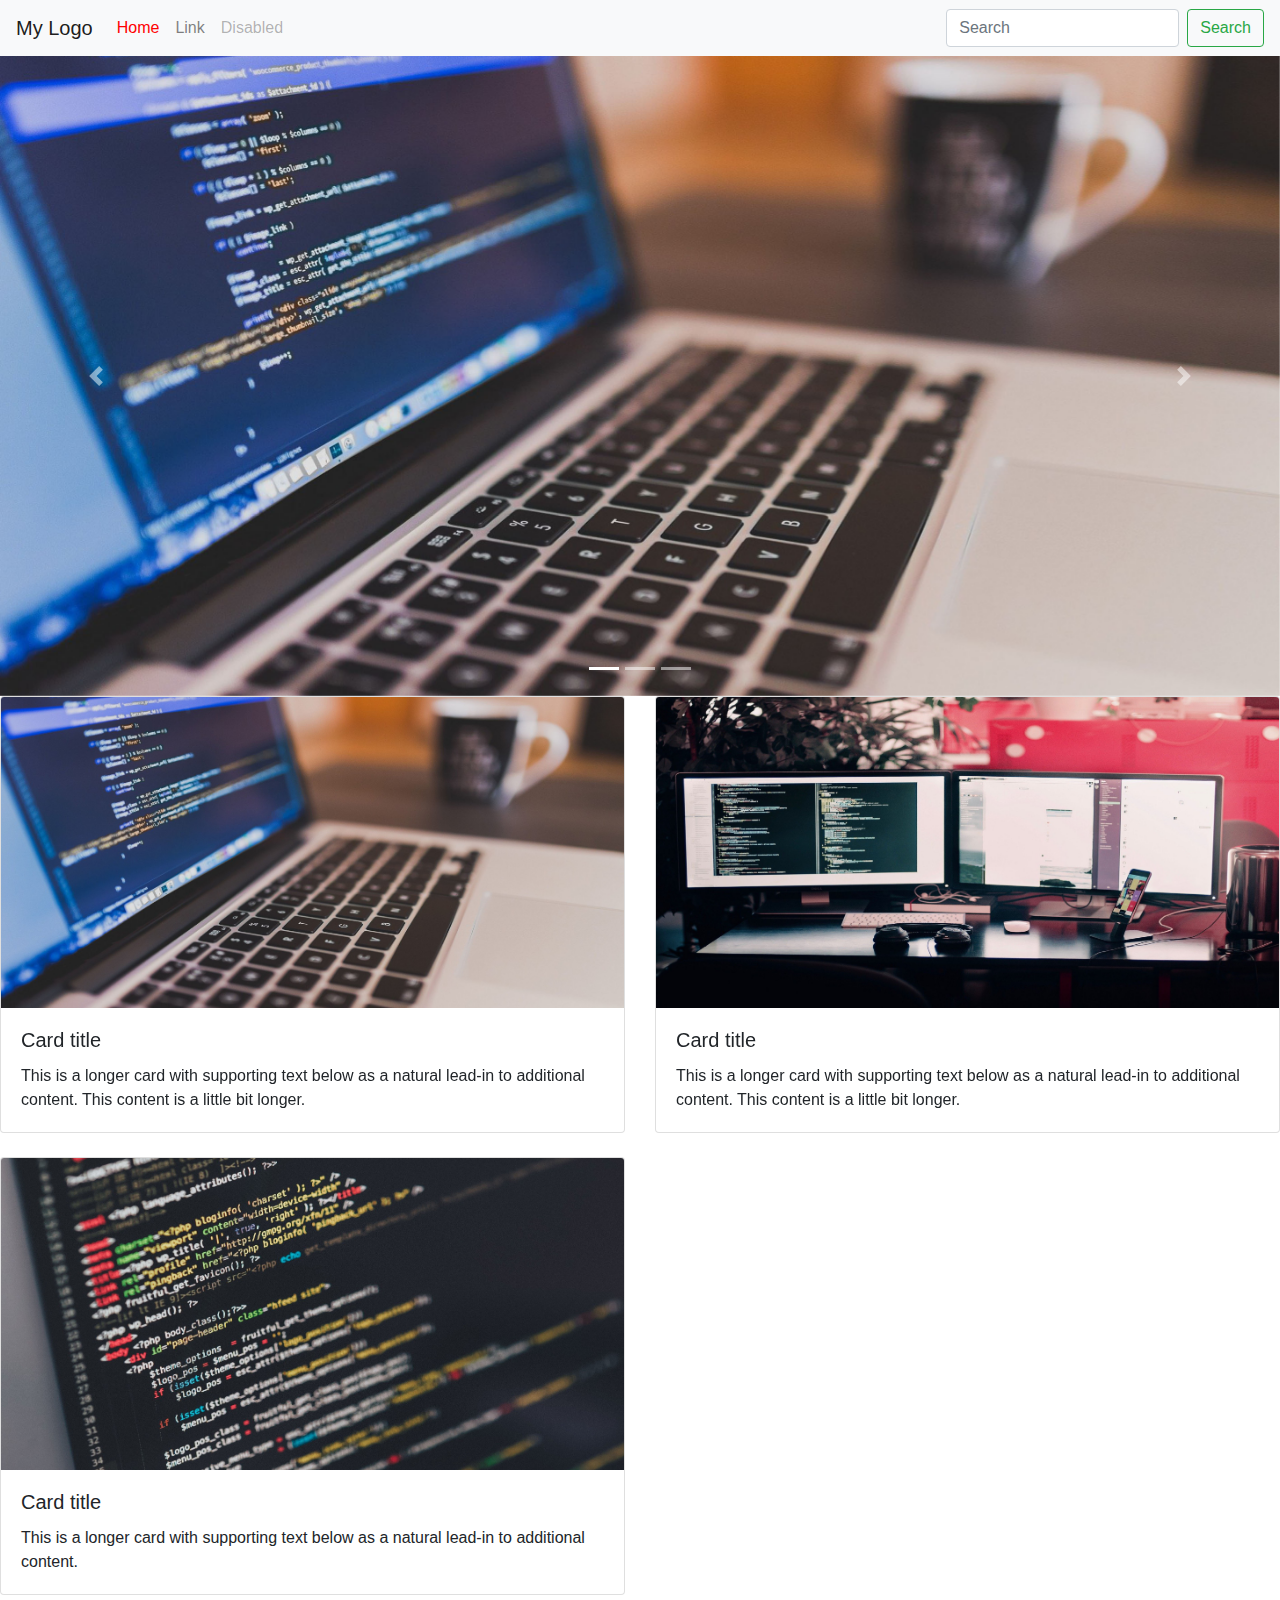
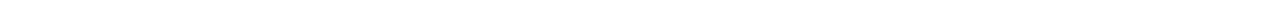
==== html/main.html @ 655edfa1 "Mi primer commit" ====
<!DOCTYPE html>
<html lang="en">
<head>
    <meta charset="UTF-8">
    <meta name="viewport" content="width=device-width, initial-scale=1.0">
    <meta http-equiv="X-UA-Compatible" content="ie=edge">
    <link rel="stylesheet" href="https://stackpath.bootstrapcdn.com/bootstrap/4.4.1/css/bootstrap.min.css" integrity="sha384-Vkoo8x4CGsO3+Hhxv8T/Q5PaXtkKtu6ug5TOeNV6gBiFeWPGFN9MuhOf23Q9Ifjh" crossorigin="anonymous">
    <link rel="stylesheet" type="text/css" href="css/style.css">
    <script src="https://code.jquery.com/jquery-3.4.1.slim.min.js" integrity="sha384-J6qa4849blE2+poT4WnyKhv5vZF5SrPo0iEjwBvKU7imGFAV0wwj1yYfoRSJoZ+n" crossorigin="anonymous"></script>
<script src="https://cdn.jsdelivr.net/npm/popper.js@1.16.0/dist/umd/popper.min.js" integrity="sha384-Q6E9RHvbIyZFJoft+2mJbHaEWldlvI9IOYy5n3zV9zzTtmI3UksdQRVvoxMfooAo" crossorigin="anonymous"></script>
<script src="https://stackpath.bootstrapcdn.com/bootstrap/4.4.1/js/bootstrap.min.js" integrity="sha384-wfSDF2E50Y2D1uUdj0O3uMBJnjuUD4Ih7YwaYd1iqfktj0Uod8GCExl3Og8ifwB6" crossorigin="anonymous"></script>

    <title>Document</title>
</head>
<body>
 
  <nav class="navbar navbar-expand-lg navbar-light bg-light">
    <a class="navbar-brand" href="#">My Logo</a>
    <button class="navbar-toggler" type="button" data-toggle="collapse" data-target="#navbarSupportedContent" aria-controls="navbarSupportedContent" aria-expanded="false" aria-label="Toggle navigation">
      <span class="navbar-toggler-icon"></span>
    </button>
  
    <div class="collapse navbar-collapse" id  ="navbarSupportedContent">
      <ul class="navbar-nav mr-auto">
        <li class="nav-item active">
          <a class="nav-link" href="#" style="color: red;">Home <span class="sr-only">(current)</span></a>
        </li>
        <li class="nav-item">
          <a class="nav-link" href="#">Link</a>
        </li>       
        <li class="nav-item">
          <a class="nav-link disabled" href="#" tabindex="-1" aria-disabled="true">Disabled</a>
        </li>
      </ul>
      <form class="form-inline my-2 my-lg-0">
        <input class="form-control mr-sm-2" type="search" placeholder="Search" aria-label="Search">
        <button class="btn btn-outline-success my-2 my-sm-0" type="submit">Search</button>
      </form>
    </div>
  </nav>

  <div id="carouselExampleIndicators" class="carousel slide" data-ride="carousel">
    <ol class="carousel-indicators">
      <li data-target="#carouselExampleIndicators" data-slide-to="0" class="active"></li>
      <li data-target="#carouselExampleIndicators" data-slide-to="1"></li>
      <li data-target="#carouselExampleIndicators" data-slide-to="2"></li>
    </ol>
    <div class="carousel-inner">
      <div class="carousel-item active">
        <img src="../images/carousel1.jpg" class="d-block w-100" alt="...">
      </div>
      <div class="carousel-item">
        <img src="../images/carousel2.jpg" class="d-block w-100" alt="...">
      </div>
      <div class="carousel-item">
        <img src="../images/carousel3.jpg" class="d-block w-100" alt="...">
      </div>
    </div>
    <a class="carousel-control-prev" href="#carouselExampleIndicators" role="button" data-slide="prev">
      <span class="carousel-control-prev-icon" aria-hidden="true"></span>
      <span class="sr-only">Previous</span>
    </a>
    <a class="carousel-control-next" href="#carouselExampleIndicators" role="button" data-slide="next">
      <span class="carousel-control-next-icon" aria-hidden="true"></span>
      <span class="sr-only">Next</span>
    </a>
  </div>
  <div class="row row-cols-1 row-cols-md-2">
    <div class="col mb-4">
      <div class="card">
        <img src="../images/carousel1.jpg" class="card-img-top" alt="...">
        <div class="card-body">
          <h5 class="card-title">Card title</h5>
          <p class="card-text">This is a longer card with supporting text below as a natural lead-in to additional content. This content is a little bit longer.</p>
        </div>
      </div>
    </div>
    <div class="col mb-4">
      <div class="card">
        <img src="../images/carousel2.jpg" class="card-img-top" alt="...">
        <div class="card-body">
          <h5 class="card-title">Card title</h5>
          <p class="card-text">This is a longer card with supporting text below as a natural lead-in to additional content. This content is a little bit longer.</p>
        </div>
      </div>
    </div>
    <div class="col mb-4">
      <div class="card">
        <img src="../images/carousel3.jpg" class="card-img-top" alt="...">
        <div class="card-body">
          <h5 class="card-title">Card title</h5>
          <p class="card-text">This is a longer card with supporting text below as a natural lead-in to additional content.</p>
        </div>
      </div>
    </div>
    
  </div>


</body>
</html>
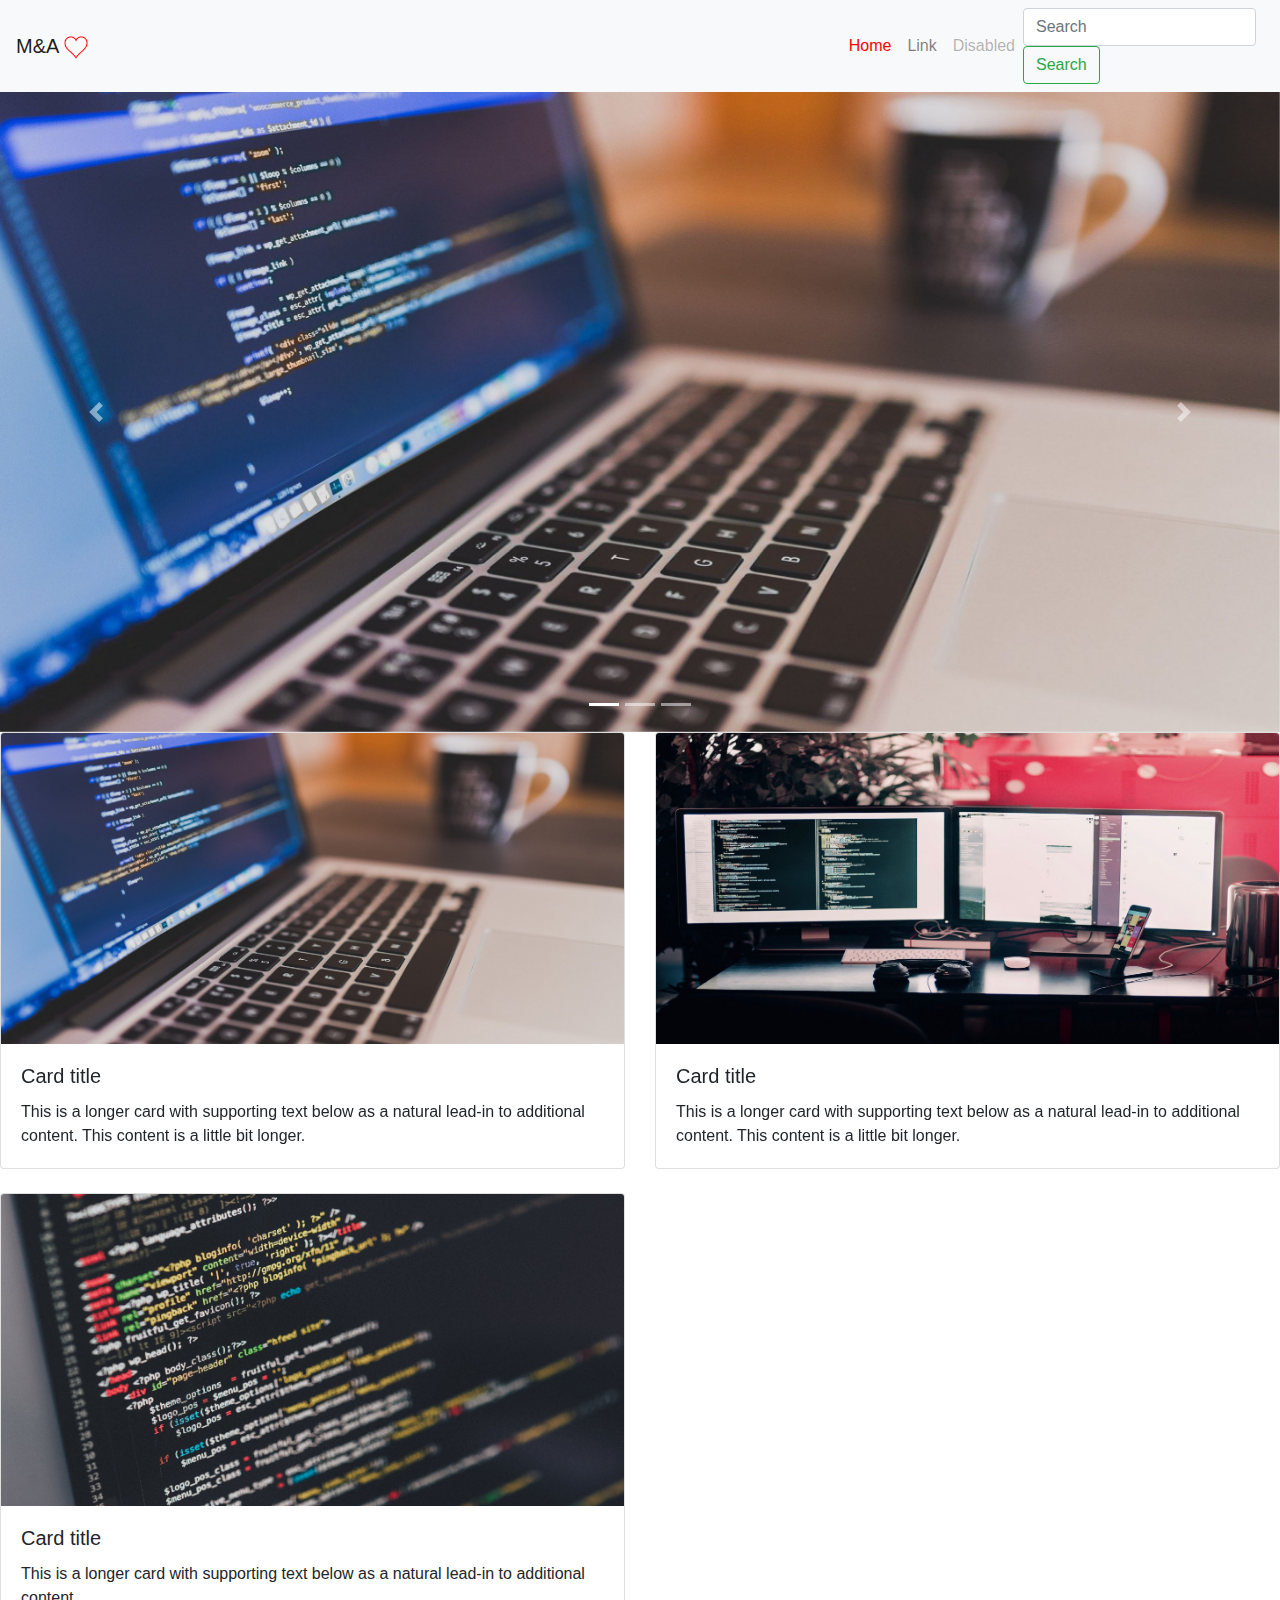
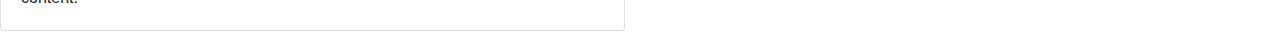
==== commit c7022850: "Create heart" ====
--- a/html/main.html
+++ b/html/main.html
@@ -15,7 +15,9 @@
 <body>
  
   <nav class="navbar navbar-expand-lg navbar-light bg-light">
-    <a class="navbar-brand" href="#">My Logo</a>
+    <a class="navbar-brand" href="#"> M&A 
+      <img src="../images/corazon.png" width="3%" height="3%">
+    </a>
     <button class="navbar-toggler" type="button" data-toggle="collapse" data-target="#navbarSupportedContent" aria-controls="navbarSupportedContent" aria-expanded="false" aria-label="Toggle navigation">
       <span class="navbar-toggler-icon"></span>
     </button>
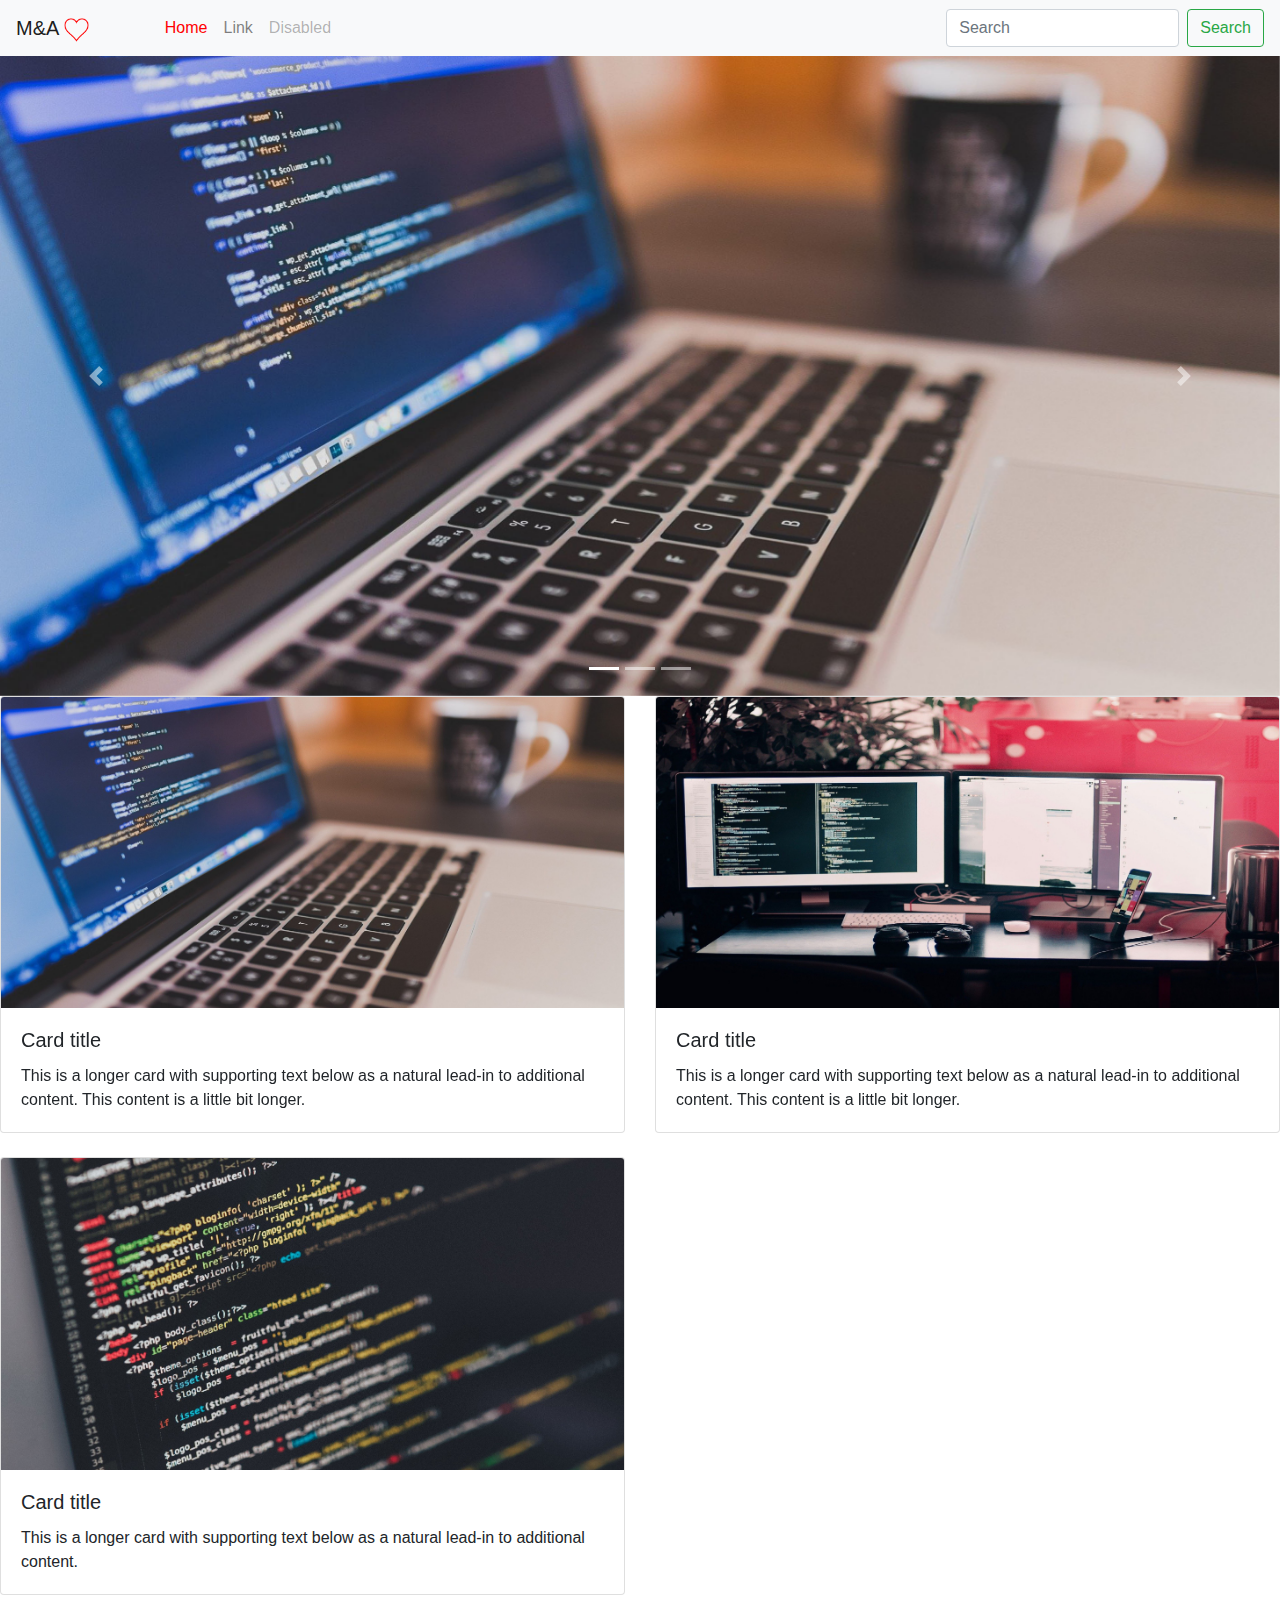
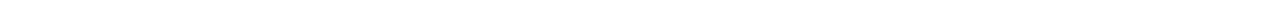
==== commit 667358d7: "Navbar Logo" ====
--- a/html/main.html
+++ b/html/main.html
@@ -15,8 +15,8 @@
 <body>
  
   <nav class="navbar navbar-expand-lg navbar-light bg-light">
-    <a class="navbar-brand" href="#"> M&A 
-      <img src="../images/corazon.png" width="3%" height="3%">
+    <a class="navbar-brand" href="#" style="width: 10%;"> M&A 
+     <img sizes="3%"  src="../images/corazon.png" width="20%" height="20%" > 
     </a>
     <button class="navbar-toggler" type="button" data-toggle="collapse" data-target="#navbarSupportedContent" aria-controls="navbarSupportedContent" aria-expanded="false" aria-label="Toggle navigation">
       <span class="navbar-toggler-icon"></span>
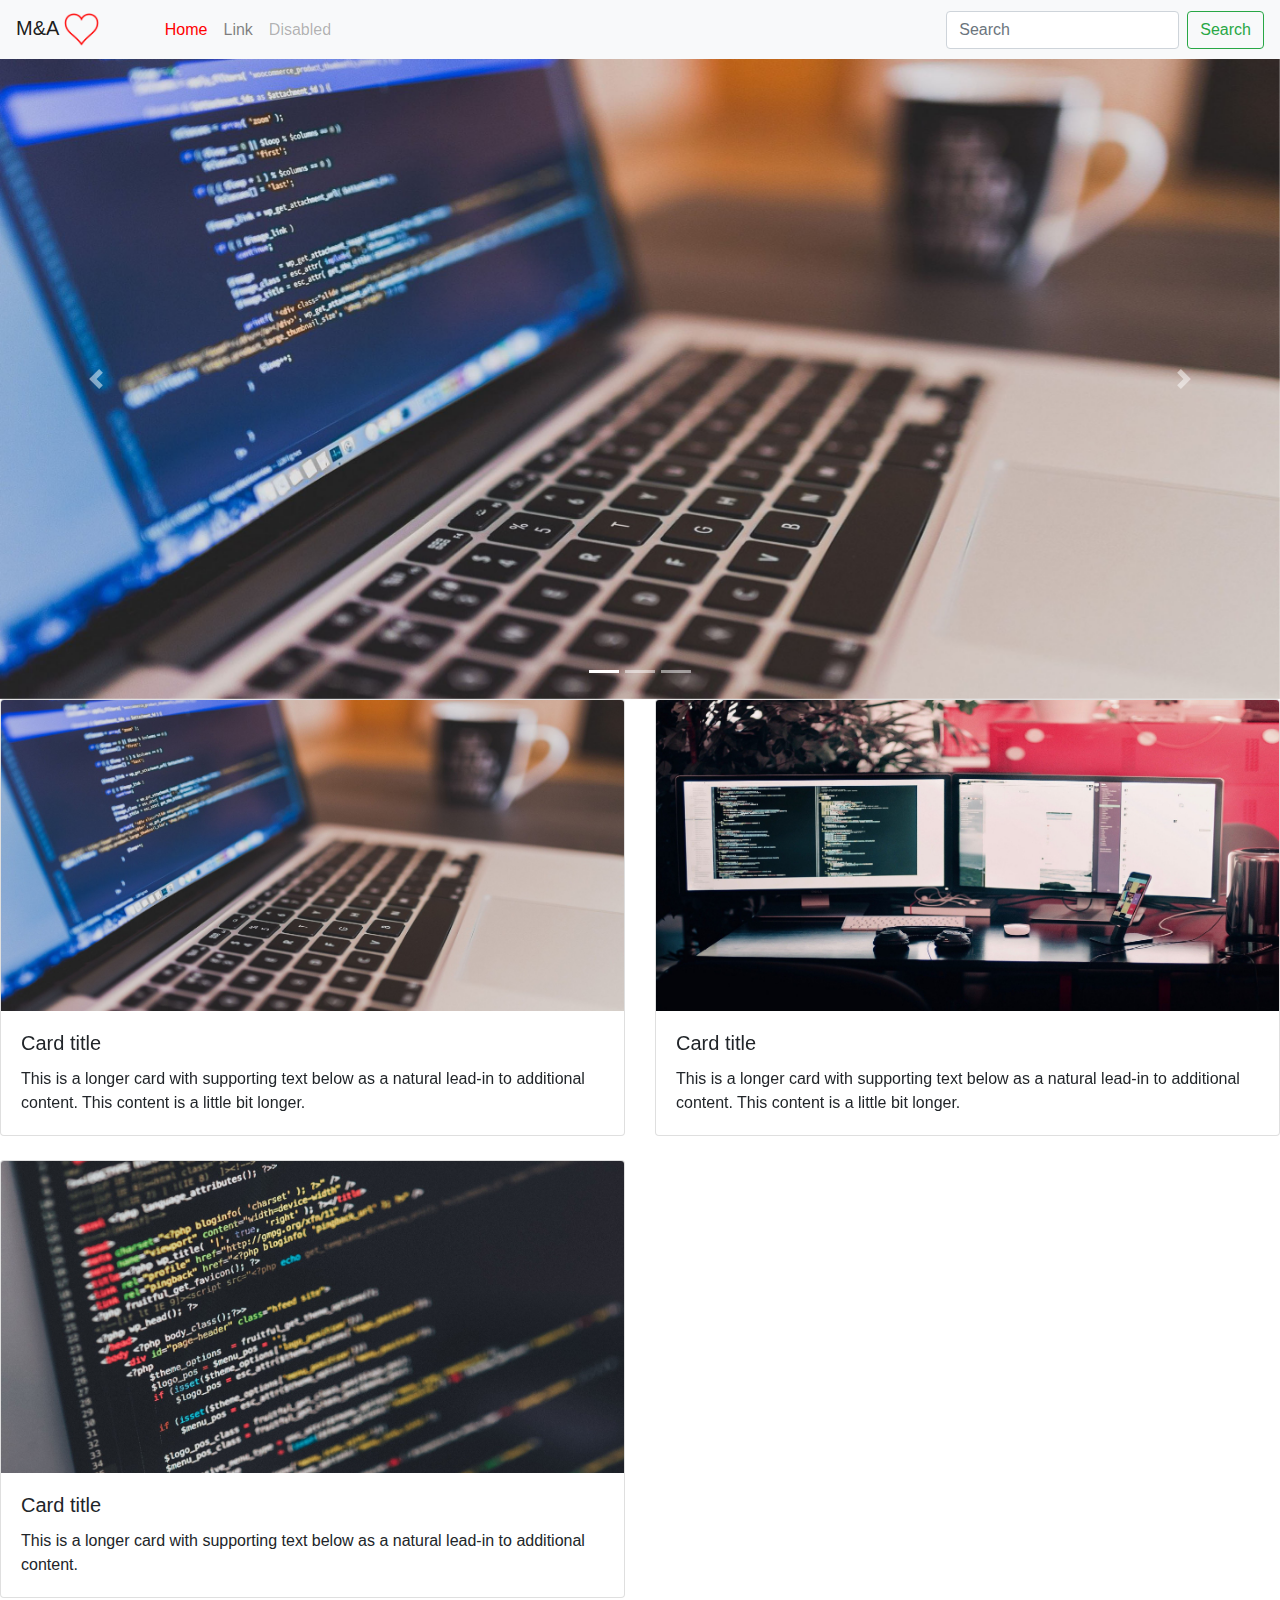
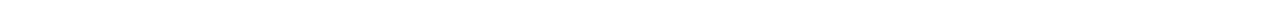
==== commit adaaf8e9: "Navbar Logo" ====
--- a/html/main.html
+++ b/html/main.html
@@ -16,7 +16,7 @@
  
   <nav class="navbar navbar-expand-lg navbar-light bg-light">
     <a class="navbar-brand" href="#" style="width: 10%;"> M&A 
-     <img sizes="3%"  src="../images/corazon.png" width="20%" height="20%" > 
+     <img  src="../images/corazon.png" width="28%" height="28%" > 
     </a>
     <button class="navbar-toggler" type="button" data-toggle="collapse" data-target="#navbarSupportedContent" aria-controls="navbarSupportedContent" aria-expanded="false" aria-label="Toggle navigation">
       <span class="navbar-toggler-icon"></span>
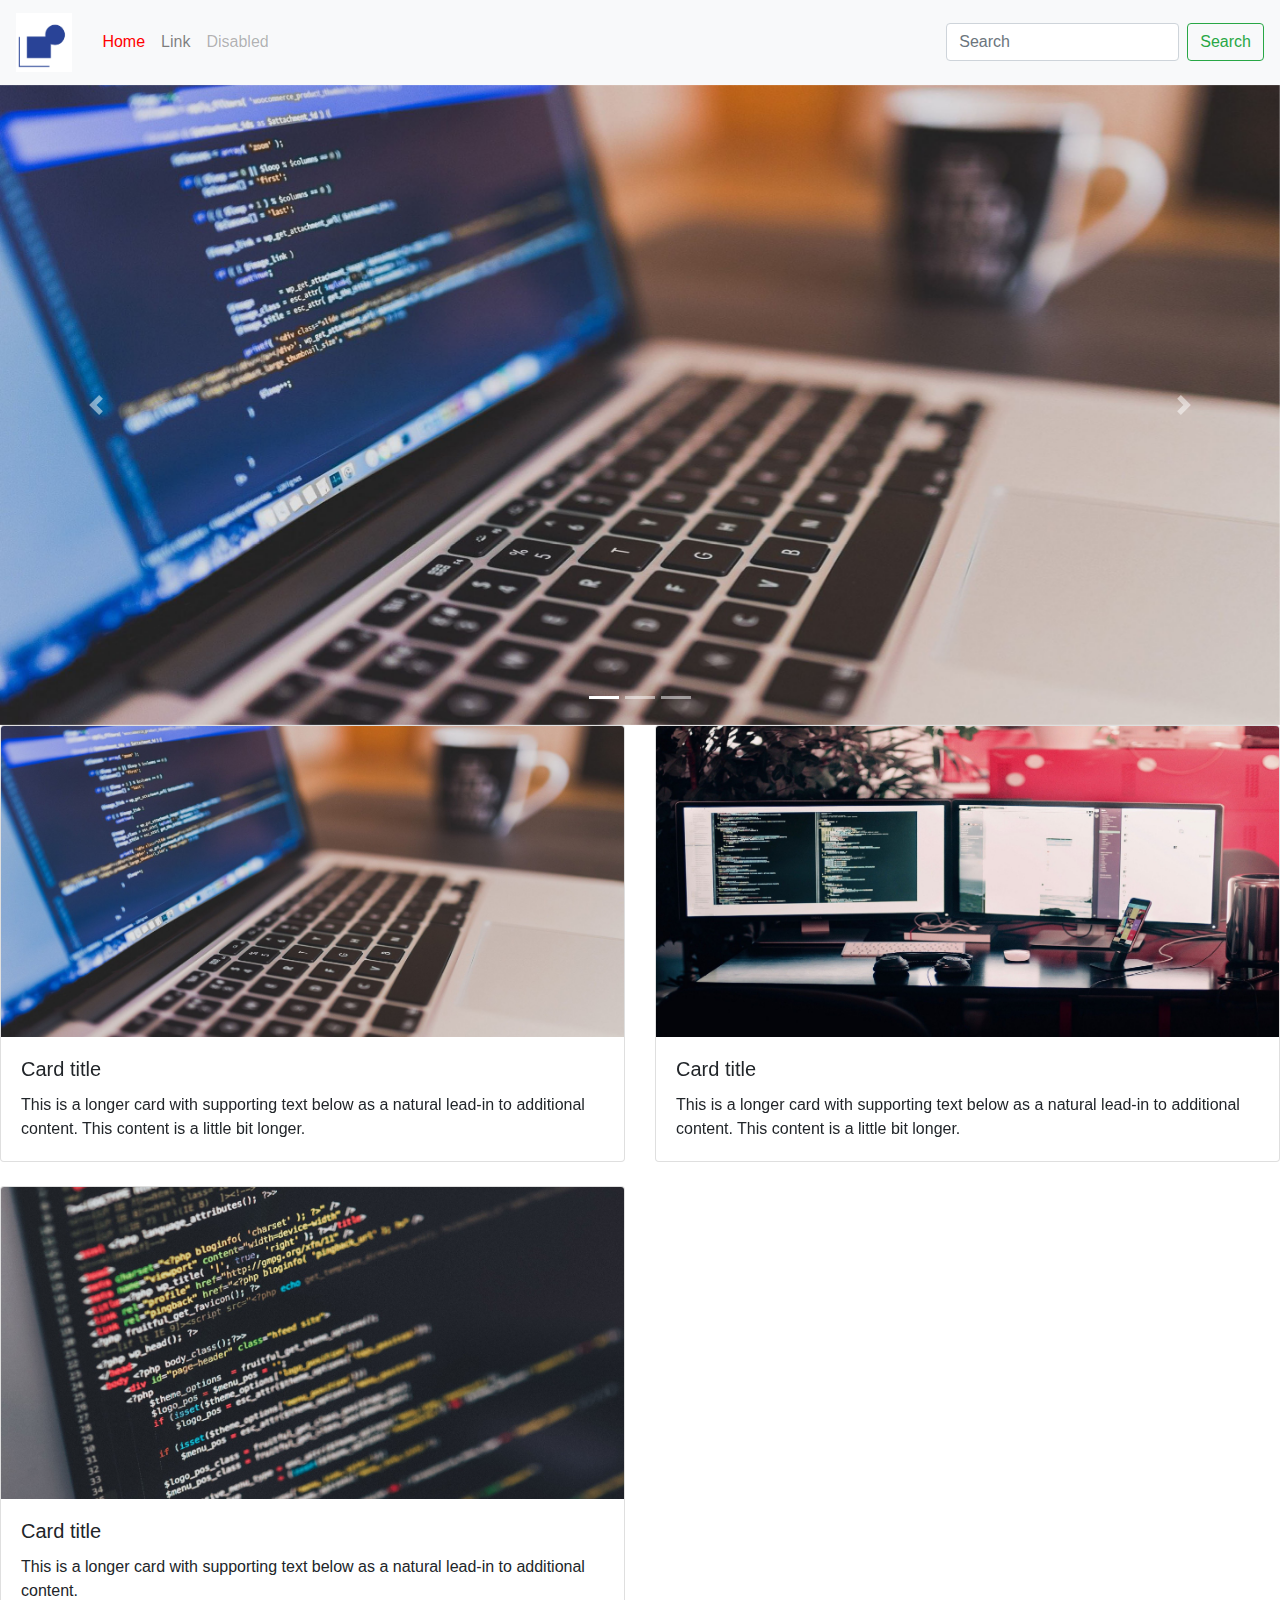
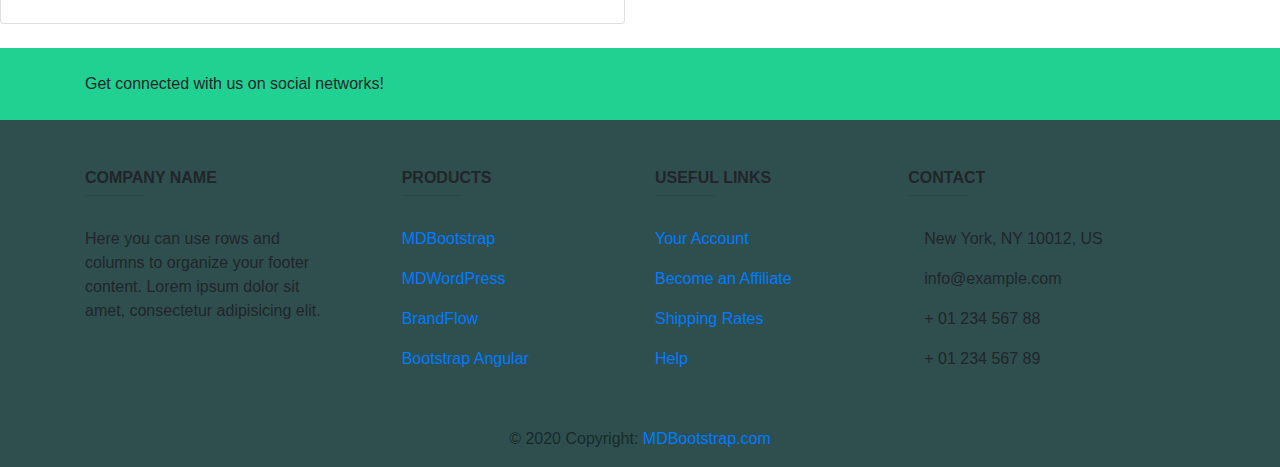
==== commit 947310d1: "Add footer" ====
--- a/html/main.html
+++ b/html/main.html
@@ -15,8 +15,8 @@
 <body>
  
   <nav class="navbar navbar-expand-lg navbar-light bg-light">
-    <a class="navbar-brand" href="#" style="width: 10%;"> M&A 
-     <img  src="../images/corazon.png" width="28%" height="28%" > 
+    <a class="navbar-brand" href="#" style="width: 5%;">
+     <img  src="../images/brand.jpg" width="90%" height="90%" > 
     </a>
     <button class="navbar-toggler" type="button" data-toggle="collapse" data-target="#navbarSupportedContent" aria-controls="navbarSupportedContent" aria-expanded="false" aria-label="Toggle navigation">
       <span class="navbar-toggler-icon"></span>
@@ -98,6 +98,150 @@
     
   </div>
 
+  <!-- Footer -->
+<footer class="page-footer font-small blue-grey lighten-5" style="background-color: darkslategray">
+
+  <div style="background-color: #21d192;">
+    <div class="container" >
+
+      <!-- Grid row-->
+      <div class="row py-4 d-flex align-items-center" >
+
+        <!-- Grid column -->
+        <div class="col-md-6 col-lg-5 text-center text-md-left mb-4 mb-md-0">
+          <h6 class="mb-0">Get connected with us on social networks!</h6>
+        </div>
+        <!-- Grid column -->
+
+        <!-- Grid column -->
+        <div class="col-md-6 col-lg-7 text-center text-md-right">
+
+          <!-- Facebook -->
+          <a class="fb-ic">
+            <i class="fab fa-facebook-f white-text mr-4"> </i>
+          </a>
+          <!-- Twitter -->
+          <a class="tw-ic">
+            <i class="fab fa-twitter white-text mr-4"> </i>
+          </a>
+          <!-- Google +-->
+          <a class="gplus-ic">
+            <i class="fab fa-google-plus-g white-text mr-4"> </i>
+          </a>
+          <!--Linkedin -->
+          <a class="li-ic">
+            <i class="fab fa-linkedin-in white-text mr-4"> </i>
+          </a>
+          <!--Instagram-->
+          <a class="ins-ic">
+            <i class="fab fa-instagram white-text"> </i>
+          </a>
+
+        </div>
+        <!-- Grid column -->
+
+      </div>
+      <!-- Grid row-->
+
+    </div>
+  </div>
+
+  <!-- Footer Links -->
+  <div class="container text-center text-md-left mt-5">
+
+    <!-- Grid row -->
+    <div class="row mt-3 dark-grey-text">
+
+      <!-- Grid column -->
+      <div class="col-md-3 col-lg-4 col-xl-3 mb-4">
+
+        <!-- Content -->
+        <h6 class="text-uppercase font-weight-bold">Company name</h6>
+        <hr class="teal accent-3 mb-4 mt-0 d-inline-block mx-auto" style="width: 60px;">
+        <p>Here you can use rows and columns to organize your footer content. Lorem ipsum dolor sit amet,
+          consectetur
+          adipisicing elit.</p>
+
+      </div>
+      <!-- Grid column -->
+
+      <!-- Grid column -->
+      <div class="col-md-2 col-lg-2 col-xl-2 mx-auto mb-4">
+
+        <!-- Links -->
+        <h6 class="text-uppercase font-weight-bold">Products</h6>
+        <hr class="teal accent-3 mb-4 mt-0 d-inline-block mx-auto" style="width: 60px;">
+        <p>
+          <a class="dark-grey-text" href="#!">MDBootstrap</a>
+        </p>
+        <p>
+          <a class="dark-grey-text" href="#!">MDWordPress</a>
+        </p>
+        <p>
+          <a class="dark-grey-text" href="#!">BrandFlow</a>
+        </p>
+        <p>
+          <a class="dark-grey-text" href="#!">Bootstrap Angular</a>
+        </p>
+
+      </div>
+      <!-- Grid column -->
+
+      <!-- Grid column -->
+      <div class="col-md-3 col-lg-2 col-xl-2 mx-auto mb-4">
+
+        <!-- Links -->
+        <h6 class="text-uppercase font-weight-bold">Useful links</h6>
+        <hr class="teal accent-3 mb-4 mt-0 d-inline-block mx-auto" style="width: 60px;">
+        <p>
+          <a class="dark-grey-text" href="#!">Your Account</a>
+        </p>
+        <p>
+          <a class="dark-grey-text" href="#!">Become an Affiliate</a>
+        </p>
+        <p>
+          <a class="dark-grey-text" href="#!">Shipping Rates</a>
+        </p>
+        <p>
+          <a class="dark-grey-text" href="#!">Help</a>
+        </p>
+
+      </div>
+      <!-- Grid column -->
+
+      <!-- Grid column -->
+      <div class="col-md-4 col-lg-3 col-xl-3 mx-auto mb-md-0 mb-4">
+
+        <!-- Links -->
+        <h6 class="text-uppercase font-weight-bold">Contact</h6>
+        <hr class="teal accent-3 mb-4 mt-0 d-inline-block mx-auto" style="width: 60px;">
+        <p>
+          <i class="fas fa-home mr-3"></i> New York, NY 10012, US</p>
+        <p>
+          <i class="fas fa-envelope mr-3"></i> info@example.com</p>
+        <p>
+          <i class="fas fa-phone mr-3"></i> + 01 234 567 88</p>
+        <p>
+          <i class="fas fa-print mr-3"></i> + 01 234 567 89</p>
+
+      </div>
+      <!-- Grid column -->
+
+    </div>
+    <!-- Grid row -->
+
+  </div>
+  <!-- Footer Links -->
+
+  <!-- Copyright -->
+  <div class="footer-copyright text-center text-black-50 py-3">© 2020 Copyright:
+    <a class="dark-grey-text" href="https://mdbootstrap.com/education/bootstrap/"> MDBootstrap.com</a>
+  </div>
+  <!-- Copyright -->
+
+</footer>
+<!-- Footer -->
+
 
 </body>
 </html>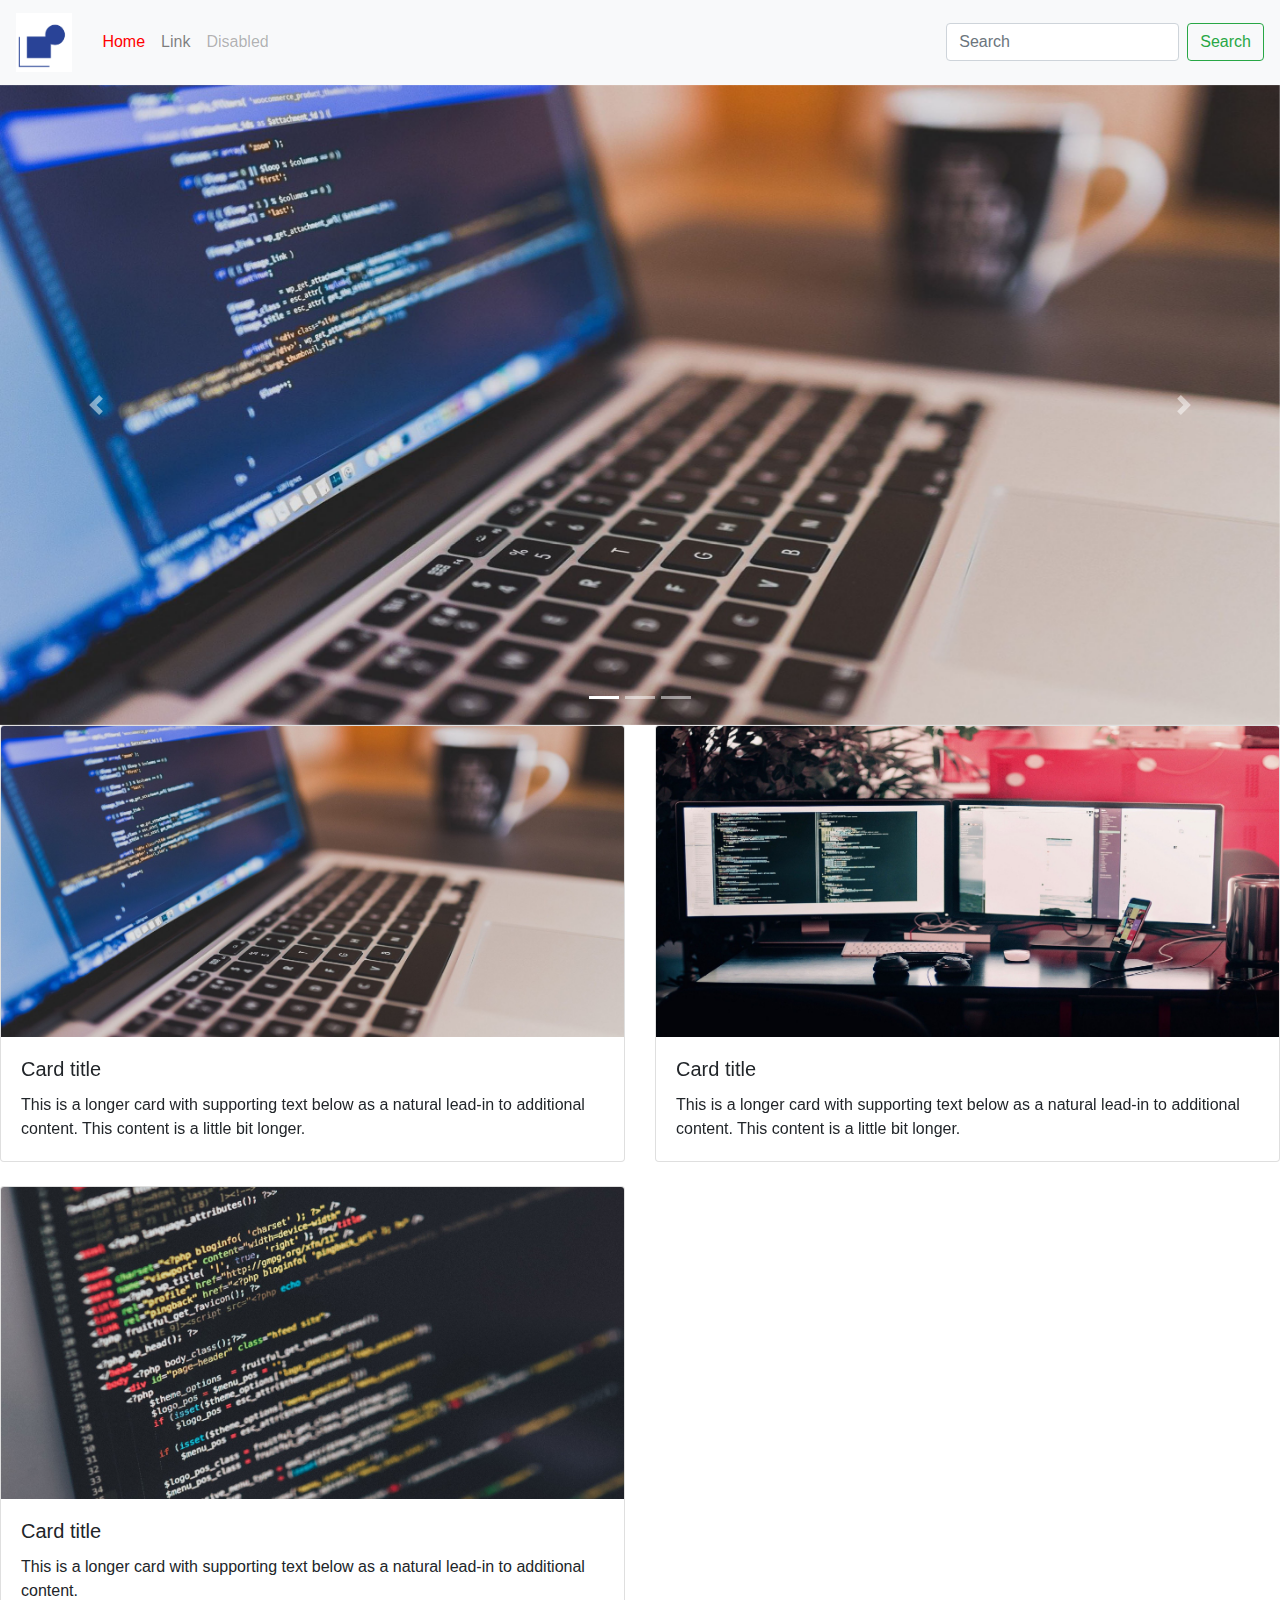
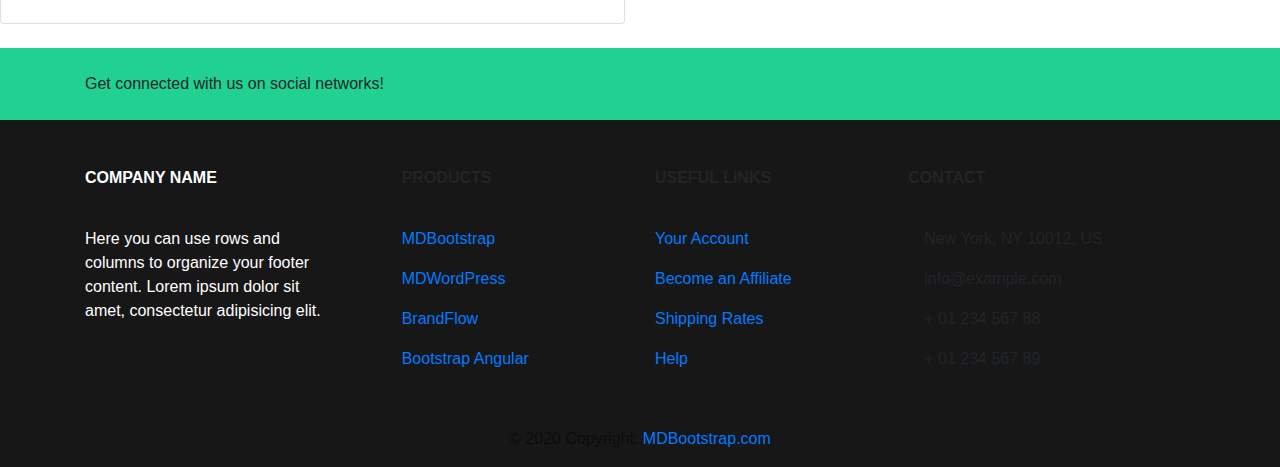
==== commit 7211fc66: "new" ====
--- a/html/main.html
+++ b/html/main.html
@@ -99,7 +99,7 @@
   </div>
 
   <!-- Footer -->
-<footer class="page-footer font-small blue-grey lighten-5" style="background-color: darkslategray">
+<footer class="page-footer font-small blue-grey lighten-5" style="background-color: rgb(23, 23, 24)">
 
   <div style="background-color: #21d192;">
     <div class="container" >
@@ -156,9 +156,9 @@
       <div class="col-md-3 col-lg-4 col-xl-3 mb-4">
 
         <!-- Content -->
-        <h6 class="text-uppercase font-weight-bold">Company name</h6>
-        <hr class="teal accent-3 mb-4 mt-0 d-inline-block mx-auto" style="width: 60px;">
-        <p>Here you can use rows and columns to organize your footer content. Lorem ipsum dolor sit amet,
+        <h6 class="text-uppercase font-weight-bold" style="color: white;">Company name</h6>
+        <hr class="teal accent-3 mb-4 mt-0 d-inline-block mx-auto" style="width: 60px;">
+        <p style="color: white;">Here you can use rows and columns to organize your footer content. Lorem ipsum dolor sit amet,
           consectetur
           adipisicing elit.</p>
 
@@ -169,7 +169,7 @@
       <div class="col-md-2 col-lg-2 col-xl-2 mx-auto mb-4">
 
         <!-- Links -->
-        <h6 class="text-uppercase font-weight-bold">Products</h6>
+        <h6 class="text-uppercase font-weight-bold" >Products</h6>
         <hr class="teal accent-3 mb-4 mt-0 d-inline-block mx-auto" style="width: 60px;">
         <p>
           <a class="dark-grey-text" href="#!">MDBootstrap</a>
